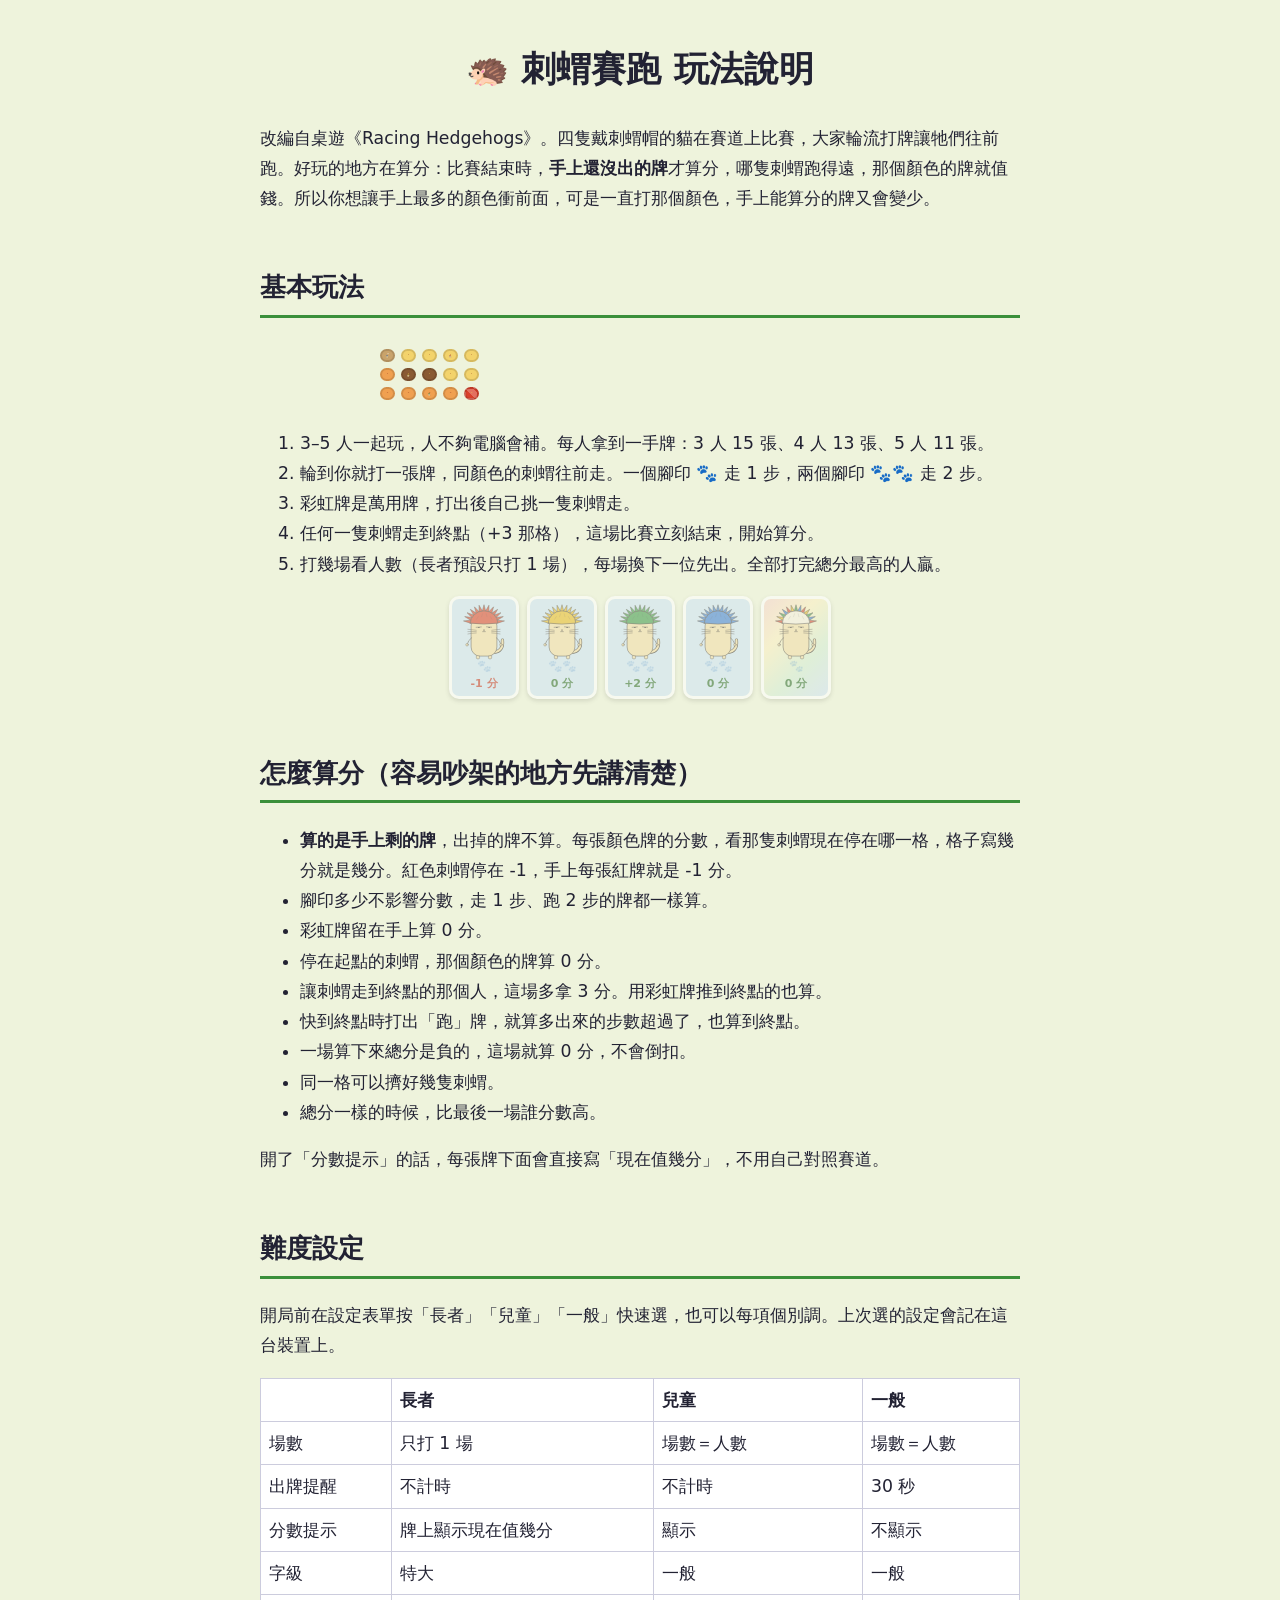
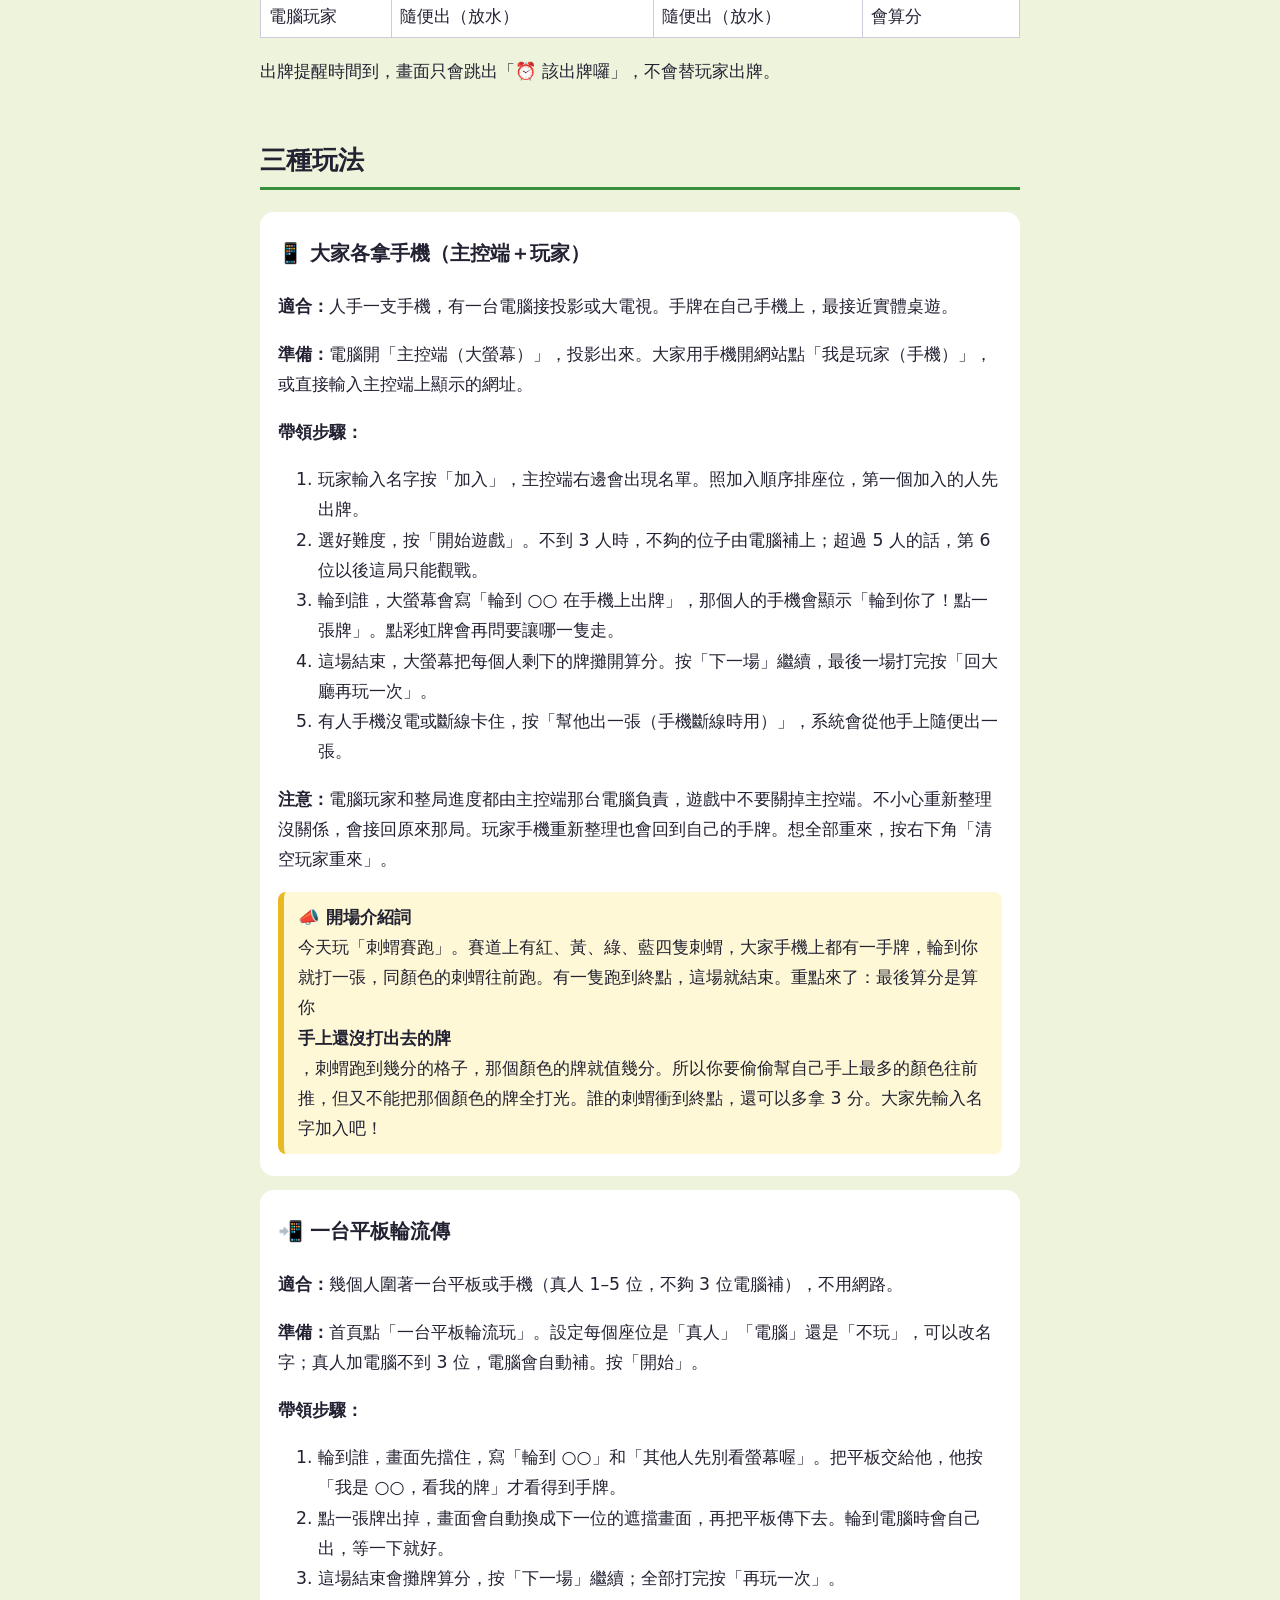
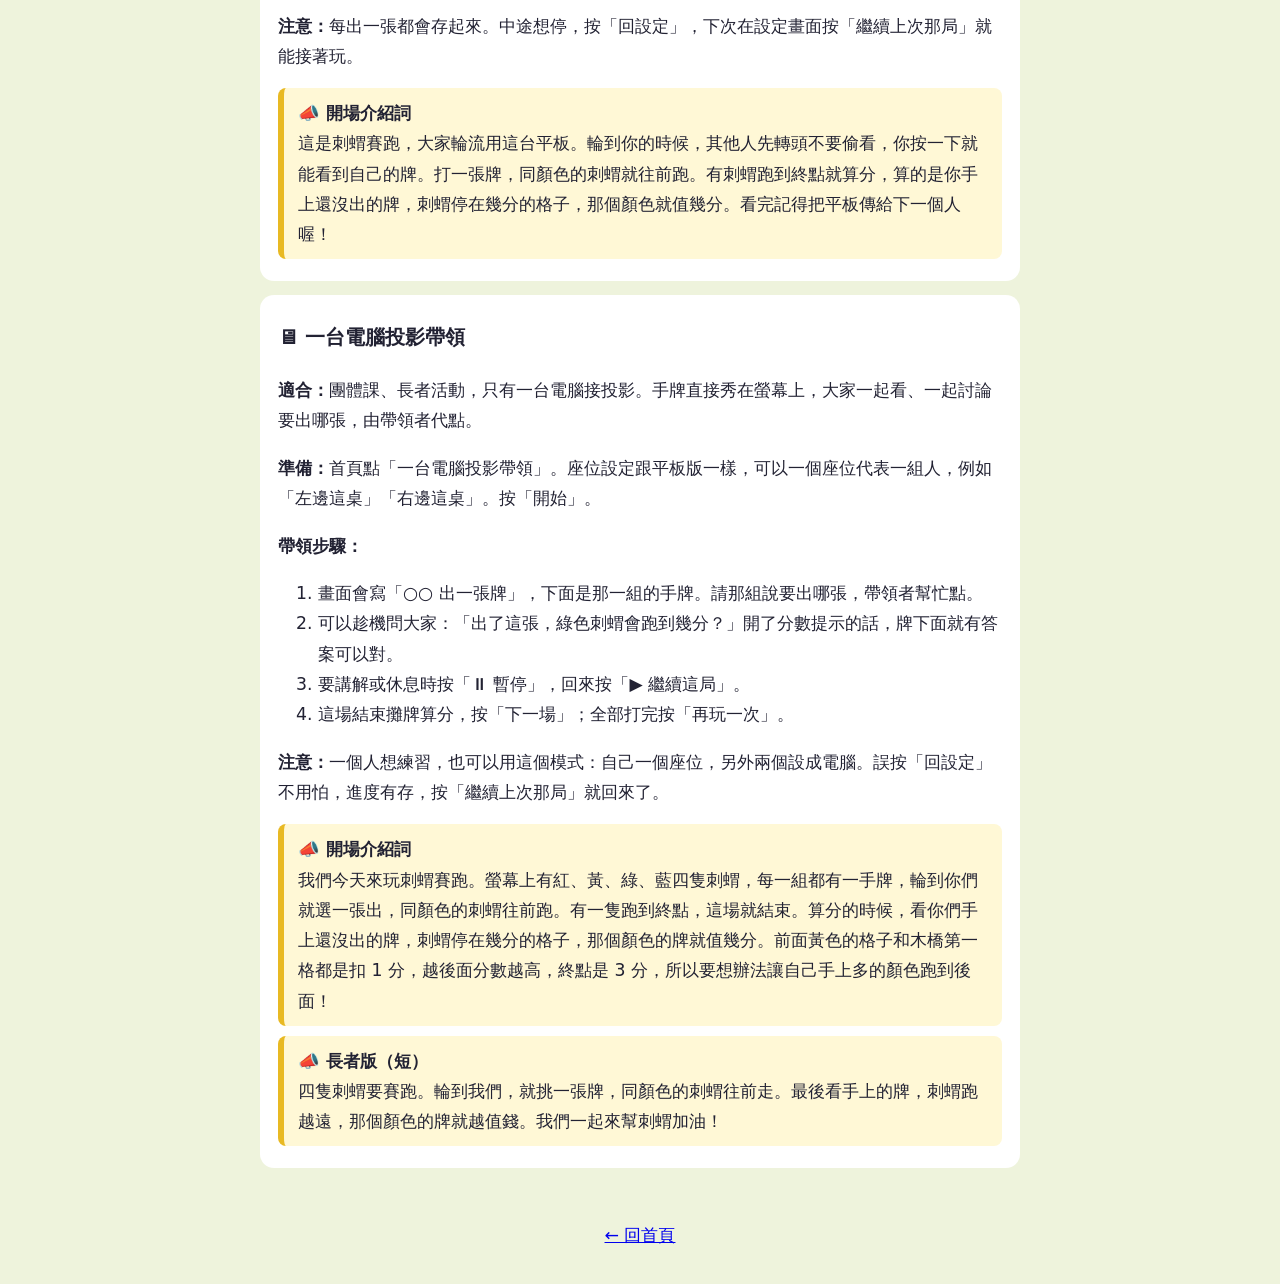
==== guide.html @ 25d1b6b9 "刺蝟賽跑：手機多人、平板輪流、投影帶領三種模式 Co-Authored-By: Claude Opus 5.5 <noreply@anthropic.com>" ====
<!doctype html>
<html lang="zh-Hant">
<head>
<meta charset="utf-8">
<meta name="viewport" content="width=device-width, initial-scale=1">
<title>刺蝟賽跑 玩法說明</title>
<link rel="stylesheet" href="style.css?v=4">
<style>
  body { padding: 16px; }
  main { max-width: 760px; margin: 0 auto; line-height: 1.75; font-size: 1.08rem; }
  h1 { text-align: center; }
  h2 { border-bottom: 3px solid #3a8f3a; padding-bottom: 4px; margin-top: 2em; }
  section.mode { background: #fff; border-radius: 14px; padding: 4px 18px 12px; margin: 14px 0; }
  .say { background: #fff8d6; border-left: 6px solid #e8b923; padding: 10px 14px; border-radius: 8px; margin: 10px 0; }
  .say b { display: block; }
  table { border-collapse: collapse; width: 100%; background: #fff; }
  td, th { border: 1px solid #ccd; padding: 6px 8px; text-align: left; vertical-align: top; }
  .demo { display: flex; gap: 8px; justify-content: center; flex-wrap: wrap; margin: 10px 0; }
  .demo .pcard { width: 70px; }
  .track { width: min(100%, 520px); margin: 10px auto; }
  .back { display: inline-block; margin-top: 2em; }
</style>
</head>
<body>
<main>
<h1>🦔 刺蝟賽跑 玩法說明</h1>
<p>改編自桌遊《Racing Hedgehogs》。四隻戴刺蝟帽的貓在賽道上比賽，大家輪流打牌讓牠們往前跑。好玩的地方在算分：比賽結束時，<b>手上還沒出的牌</b>才算分，哪隻刺蝟跑得遠，那個顏色的牌就值錢。所以你想讓手上最多的顏色衝前面，可是一直打那個顏色，手上能算分的牌又會變少。</p>

<h2>基本玩法</h2>
<div class="track" id="track"></div>
<ol>
  <li>3–5 人一起玩，人不夠電腦會補。每人拿到一手牌：3 人 15 張、4 人 13 張、5 人 11 張。</li>
  <li>輪到你就打一張牌，同顏色的刺蝟往前走。一個腳印 🐾 走 1 步，兩個腳印 🐾🐾 走 2 步。</li>
  <li>彩虹牌是萬用牌，打出後自己挑一隻刺蝟走。</li>
  <li>任何一隻刺蝟走到終點（+3 那格），這場比賽立刻結束，開始算分。</li>
  <li>打幾場看人數（長者預設只打 1 場），每場換下一位先出。全部打完總分最高的人贏。</li>
</ol>
<div class="demo" id="cards"></div>

<h2>怎麼算分（容易吵架的地方先講清楚）</h2>
<ul>
  <li><b>算的是手上剩的牌</b>，出掉的牌不算。每張顏色牌的分數，看那隻刺蝟現在停在哪一格，格子寫幾分就是幾分。紅色刺蝟停在 -1，手上每張紅牌就是 -1 分。</li>
  <li>腳印多少不影響分數，走 1 步、跑 2 步的牌都一樣算。</li>
  <li>彩虹牌留在手上算 0 分。</li>
  <li>停在起點的刺蝟，那個顏色的牌算 0 分。</li>
  <li>讓刺蝟走到終點的那個人，這場多拿 3 分。用彩虹牌推到終點的也算。</li>
  <li>快到終點時打出「跑」牌，就算多出來的步數超過了，也算到終點。</li>
  <li>一場算下來總分是負的，這場就算 0 分，不會倒扣。</li>
  <li>同一格可以擠好幾隻刺蝟。</li>
  <li>總分一樣的時候，比最後一場誰分數高。</li>
</ul>
<p>開了「分數提示」的話，每張牌下面會直接寫「現在值幾分」，不用自己對照賽道。</p>

<h2>難度設定</h2>
<p>開局前在設定表單按「長者」「兒童」「一般」快速選，也可以每項個別調。上次選的設定會記在這台裝置上。</p>
<table>
  <tr><th></th><th>長者</th><th>兒童</th><th>一般</th></tr>
  <tr><td>場數</td><td>只打 1 場</td><td>場數＝人數</td><td>場數＝人數</td></tr>
  <tr><td>出牌提醒</td><td>不計時</td><td>不計時</td><td>30 秒</td></tr>
  <tr><td>分數提示</td><td>牌上顯示現在值幾分</td><td>顯示</td><td>不顯示</td></tr>
  <tr><td>字級</td><td>特大</td><td>一般</td><td>一般</td></tr>
  <tr><td>電腦玩家</td><td>隨便出（放水）</td><td>隨便出（放水）</td><td>會算分</td></tr>
</table>
<p>出牌提醒時間到，畫面只會跳出「⏰ 該出牌囉」，不會替玩家出牌。</p>

<h2>三種玩法</h2>

<section class="mode">
<h3>📱 大家各拿手機（主控端＋玩家）</h3>
<p><b>適合：</b>人手一支手機，有一台電腦接投影或大電視。手牌在自己手機上，最接近實體桌遊。</p>
<p><b>準備：</b>電腦開「主控端（大螢幕）」，投影出來。大家用手機開網站點「我是玩家（手機）」，或直接輸入主控端上顯示的網址。</p>
<p><b>帶領步驟：</b></p>
<ol>
  <li>玩家輸入名字按「加入」，主控端右邊會出現名單。照加入順序排座位，第一個加入的人先出牌。</li>
  <li>選好難度，按「開始遊戲」。不到 3 人時，不夠的位子由電腦補上；超過 5 人的話，第 6 位以後這局只能觀戰。</li>
  <li>輪到誰，大螢幕會寫「輪到 ○○ 在手機上出牌」，那個人的手機會顯示「輪到你了！點一張牌」。點彩虹牌會再問要讓哪一隻走。</li>
  <li>這場結束，大螢幕把每個人剩下的牌攤開算分。按「下一場」繼續，最後一場打完按「回大廳再玩一次」。</li>
  <li>有人手機沒電或斷線卡住，按「幫他出一張（手機斷線時用）」，系統會從他手上隨便出一張。</li>
</ol>
<p><b>注意：</b>電腦玩家和整局進度都由主控端那台電腦負責，遊戲中不要關掉主控端。不小心重新整理沒關係，會接回原來那局。玩家手機重新整理也會回到自己的手牌。想全部重來，按右下角「清空玩家重來」。</p>
<div class="say"><b>📣 開場介紹詞</b>
今天玩「刺蝟賽跑」。賽道上有紅、黃、綠、藍四隻刺蝟，大家手機上都有一手牌，輪到你就打一張，同顏色的刺蝟往前跑。有一隻跑到終點，這場就結束。重點來了：最後算分是算你<b>手上還沒打出去的牌</b>，刺蝟跑到幾分的格子，那個顏色的牌就值幾分。所以你要偷偷幫自己手上最多的顏色往前推，但又不能把那個顏色的牌全打光。誰的刺蝟衝到終點，還可以多拿 3 分。大家先輸入名字加入吧！</div>
</section>

<section class="mode">
<h3>📲 一台平板輪流傳</h3>
<p><b>適合：</b>幾個人圍著一台平板或手機（真人 1–5 位，不夠 3 位電腦補），不用網路。</p>
<p><b>準備：</b>首頁點「一台平板輪流玩」。設定每個座位是「真人」「電腦」還是「不玩」，可以改名字；真人加電腦不到 3 位，電腦會自動補。按「開始」。</p>
<p><b>帶領步驟：</b></p>
<ol>
  <li>輪到誰，畫面先擋住，寫「輪到 ○○」和「其他人先別看螢幕喔」。把平板交給他，他按「我是 ○○，看我的牌」才看得到手牌。</li>
  <li>點一張牌出掉，畫面會自動換成下一位的遮擋畫面，再把平板傳下去。輪到電腦時會自己出，等一下就好。</li>
  <li>這場結束會攤牌算分，按「下一場」繼續；全部打完按「再玩一次」。</li>
</ol>
<p><b>注意：</b>每出一張都會存起來。中途想停，按「回設定」，下次在設定畫面按「繼續上次那局」就能接著玩。</p>
<div class="say"><b>📣 開場介紹詞</b>
這是刺蝟賽跑，大家輪流用這台平板。輪到你的時候，其他人先轉頭不要偷看，你按一下就能看到自己的牌。打一張牌，同顏色的刺蝟就往前跑。有刺蝟跑到終點就算分，算的是你手上還沒出的牌，刺蝟停在幾分的格子，那個顏色就值幾分。看完記得把平板傳給下一個人喔！</div>
</section>

<section class="mode">
<h3>🖥 一台電腦投影帶領</h3>
<p><b>適合：</b>團體課、長者活動，只有一台電腦接投影。手牌直接秀在螢幕上，大家一起看、一起討論要出哪張，由帶領者代點。</p>
<p><b>準備：</b>首頁點「一台電腦投影帶領」。座位設定跟平板版一樣，可以一個座位代表一組人，例如「左邊這桌」「右邊這桌」。按「開始」。</p>
<p><b>帶領步驟：</b></p>
<ol>
  <li>畫面會寫「○○ 出一張牌」，下面是那一組的手牌。請那組說要出哪張，帶領者幫忙點。</li>
  <li>可以趁機問大家：「出了這張，綠色刺蝟會跑到幾分？」開了分數提示的話，牌下面就有答案可以對。</li>
  <li>要講解或休息時按「⏸ 暫停」，回來按「▶ 繼續這局」。</li>
  <li>這場結束攤牌算分，按「下一場」；全部打完按「再玩一次」。</li>
</ol>
<p><b>注意：</b>一個人想練習，也可以用這個模式：自己一個座位，另外兩個設成電腦。誤按「回設定」不用怕，進度有存，按「繼續上次那局」就回來了。</p>
<div class="say"><b>📣 開場介紹詞</b>
我們今天來玩刺蝟賽跑。螢幕上有紅、黃、綠、藍四隻刺蝟，每一組都有一手牌，輪到你們就選一張出，同顏色的刺蝟往前跑。有一隻跑到終點，這場就結束。算分的時候，看你們手上還沒出的牌，刺蝟停在幾分的格子，那個顏色的牌就值幾分。前面黃色的格子和木橋第一格都是扣 1 分，越後面分數越高，終點是 3 分，所以要想辦法讓自己手上多的顏色跑到後面！</div>
<div class="say"><b>📣 長者版（短）</b>
四隻刺蝟要賽跑。輪到我們，就挑一張牌，同顏色的刺蝟往前走。最後看手上的牌，刺蝟跑越遠，那個顏色的牌就越值錢。我們一起來幫刺蝟加油！</div>
</section>

<p class="center"><a class="back" href="index.html">← 回首頁</a></p>
</main>
<script src="game.js?v=3"></script>
<script>
document.getElementById('track').innerHTML = trackHTML([3, 8, 12, 0]);
// 範例牌：分數提示照上面那條賽道算
document.getElementById('cards').innerHTML = [0, 17, 28, 39, 44].map((id) => cardHTML(id, { pos: [3, 8, 12, 0], disabled: true })).join('');
</script>
</body>
</html>
---- style.css ----
* { box-sizing: border-box; }
body { margin: 0; font-family: system-ui, "PingFang TC", sans-serif; background: #eef3dc; color: #223; -webkit-tap-highlight-color: transparent; }
button { font: inherit; cursor: pointer; }
.btn { border: 0; border-radius: 12px; padding: 12px 22px; font-size: 1.1rem; font-weight: 700; background: #3a8f3a; color: #fff; }
.btn.alt { background: #8a3fa0; }
.btn.gray { background: #777; }
.btn:disabled { opacity: .4; }
.hidden { display: none !important; }
.center { text-align: center; }
.row { display: flex; gap: 12px; flex-wrap: wrap; justify-content: center; align-items: center; }

/* 賽道：3 列 S 形，格子顏色照實體棋盤（黃色扣分、木橋、橘色加分、紅色終點） */
.track { display: grid; grid-template-columns: repeat(5, minmax(0, 1fr)); gap: 6px; width: min(100%, 80vh); margin: 0 auto; }
.cell { container-type: inline-size; overflow: hidden; min-width: 0; aspect-ratio: 1.15; border-radius: 12px; position: relative; display: flex; flex-direction: column; align-items: center; padding: 3px; border: 2px solid rgba(0, 0, 0, .12); }
.cell b { font-size: 22cqi; font-weight: 900; line-height: 1.1; color: #8a2a1a; }
.cell.start { background: #c9a36b; } .cell.start b { font-size: 16cqi; color: #fff; }
.cell.neg { background: #f3d36b; }
.cell.bridge { background: #8a5a33; } .cell.bridge b { color: #ffd84a; }
.cell.pos { background: #f0a050; }
.cell.finish { background: #d9402b; background-image: repeating-linear-gradient(45deg, transparent 0 6px, rgba(255, 255, 255, .25) 6px 12px); } .cell.finish b { color: #ffd84a; }
.hogs { flex: 1; width: 100%; display: flex; flex-wrap: nowrap; justify-content: center; align-content: center; }
.hog { width: 45%; display: flex; }
.n3 .hog, .n4 .hog { width: 25%; }   /* 擠在同一格：排一列，不然高度塞不下 */
.hog svg { width: 100%; height: auto; }
.hog.moved { animation: hop .5s ease-out 2; }
@keyframes hop { 50% { transform: translateY(-25%); } }

/* 手牌：貓＋腳印；hint 時下面標分數 */
.hand { display: flex; flex-wrap: wrap; gap: 6px; justify-content: center; }
.pcard { container-type: inline-size; width: 64px; aspect-ratio: .68; border-radius: 10px; border: 3px solid #fff; background: #cfe4f7; box-shadow: 0 2px 4px rgba(0, 0, 0, .2); display: flex; flex-direction: column; align-items: center; padding: 3px; }
.pcard svg { width: 100%; flex: 1; min-height: 0; }
.pcard .steps { font-size: 20cqi; line-height: 1.2; }
.pcard em { font-style: normal; font-weight: 800; font-size: 19cqi; color: #2c6b2c; }
.pcard em.minus { color: #c0392b; }
.pcard.rainbow { background: linear-gradient(135deg, #f7d2cc, #fbefc2, #d3ecd5, #cfe0f7); }
.pcard:disabled { cursor: default; opacity: .55; }
.pcard.picked { border-color: #222; transform: translateY(-8px); }
.big-ui .pcard { width: 92px; }
body.big-ui { font-size: 1.3rem; }

/* 彩虹牌選顏色 */
.colorpick { display: flex; gap: 10px; justify-content: center; flex-wrap: wrap; }
.colorpick button { width: 84px; height: 96px; border-radius: 14px; border: 3px solid #fff; padding: 4px; display: flex; flex-direction: column; align-items: center; font-weight: 800; color: #fff; }
.colorpick svg { flex: 1; width: 100%; min-height: 0; }

.scores { border-collapse: collapse; margin: 0 auto; }
.scores td, .scores th { padding: 6px 10px; border-bottom: 1px solid #ccd; text-align: center; }
.scores tr.now { background: #fff6c9; font-weight: 800; }
.timer { font-variant-numeric: tabular-nums; font-weight: 800; color: #c0392b; }

/* 難度設定表單 */
.settings { display: flex; flex-direction: column; gap: 10px; align-items: center; background: #fff; padding: 14px; border-radius: 14px; }
.settings .row { display: flex; gap: 10px; flex-wrap: wrap; justify-content: center; align-items: center; }
.settings select { font-size: 1rem; padding: 8px; border-radius: 10px; }
.settings .btn { padding: 8px 16px; font-size: 1rem; }
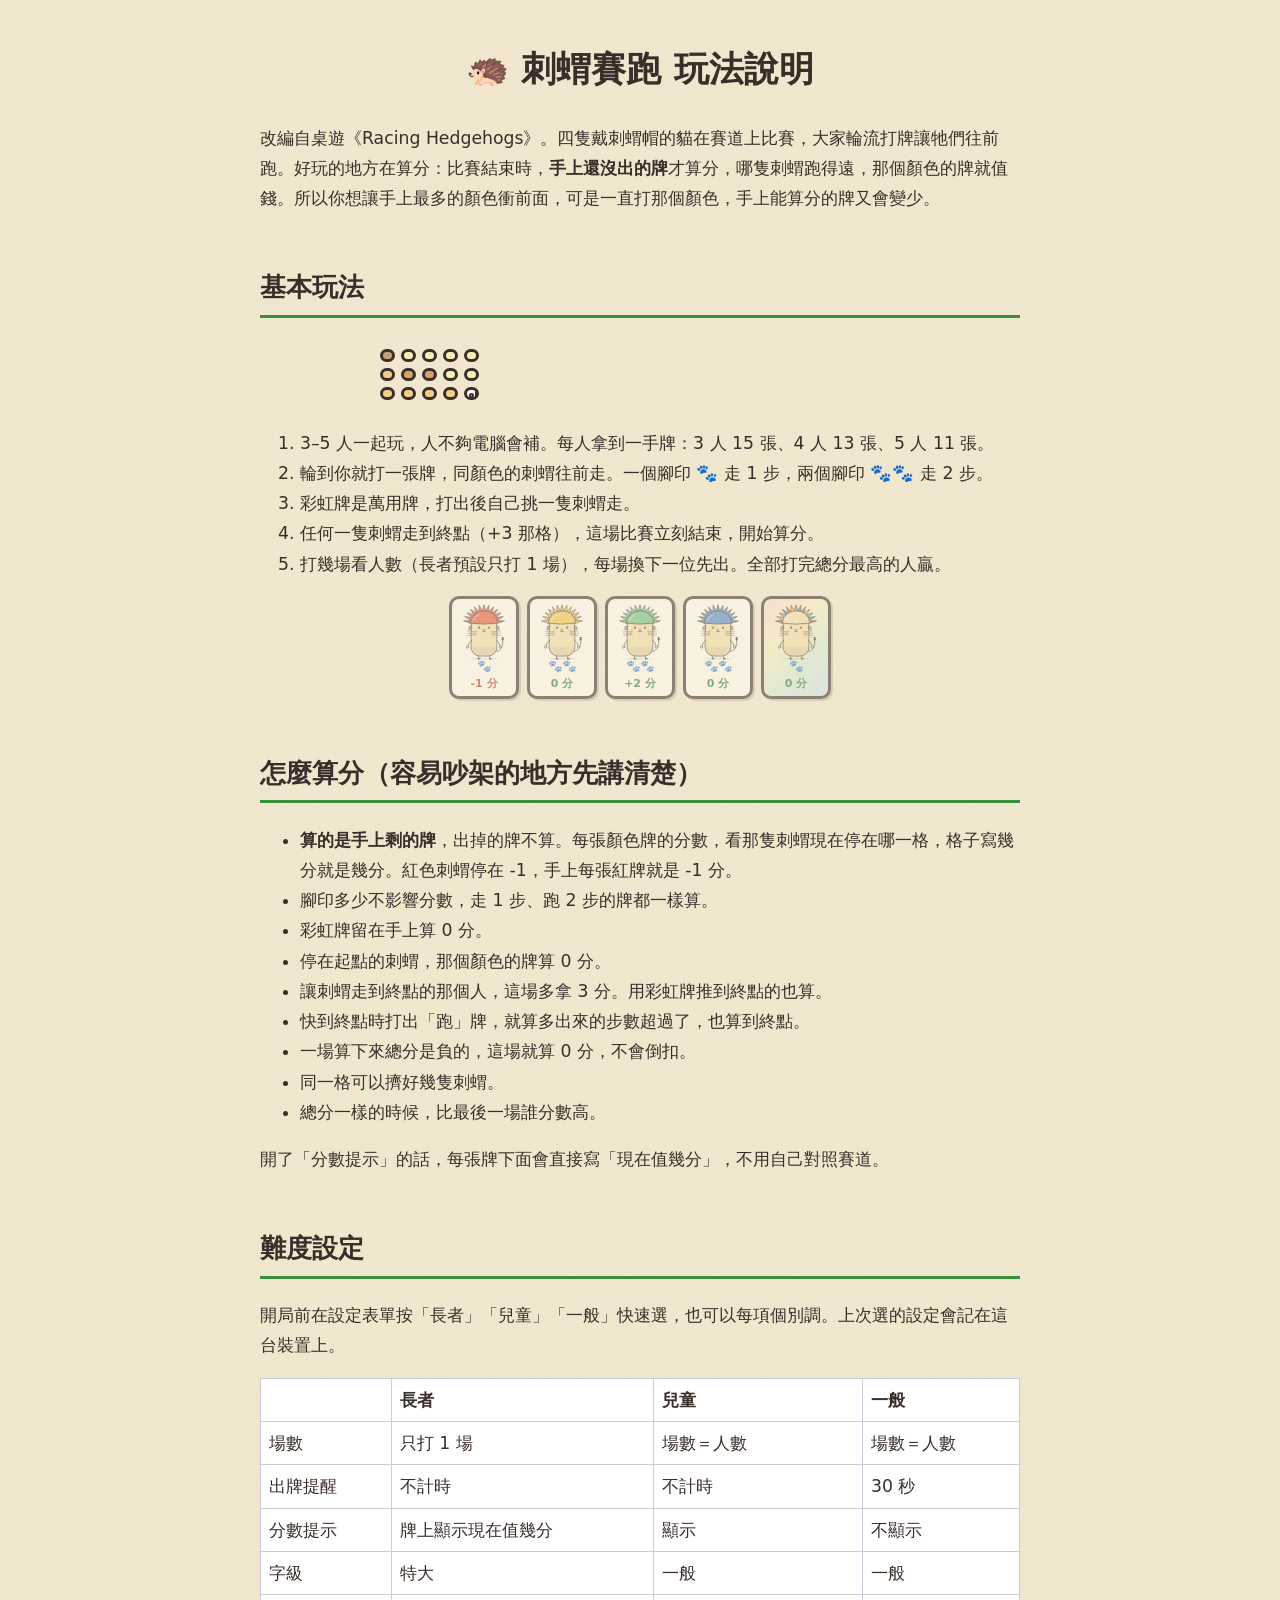
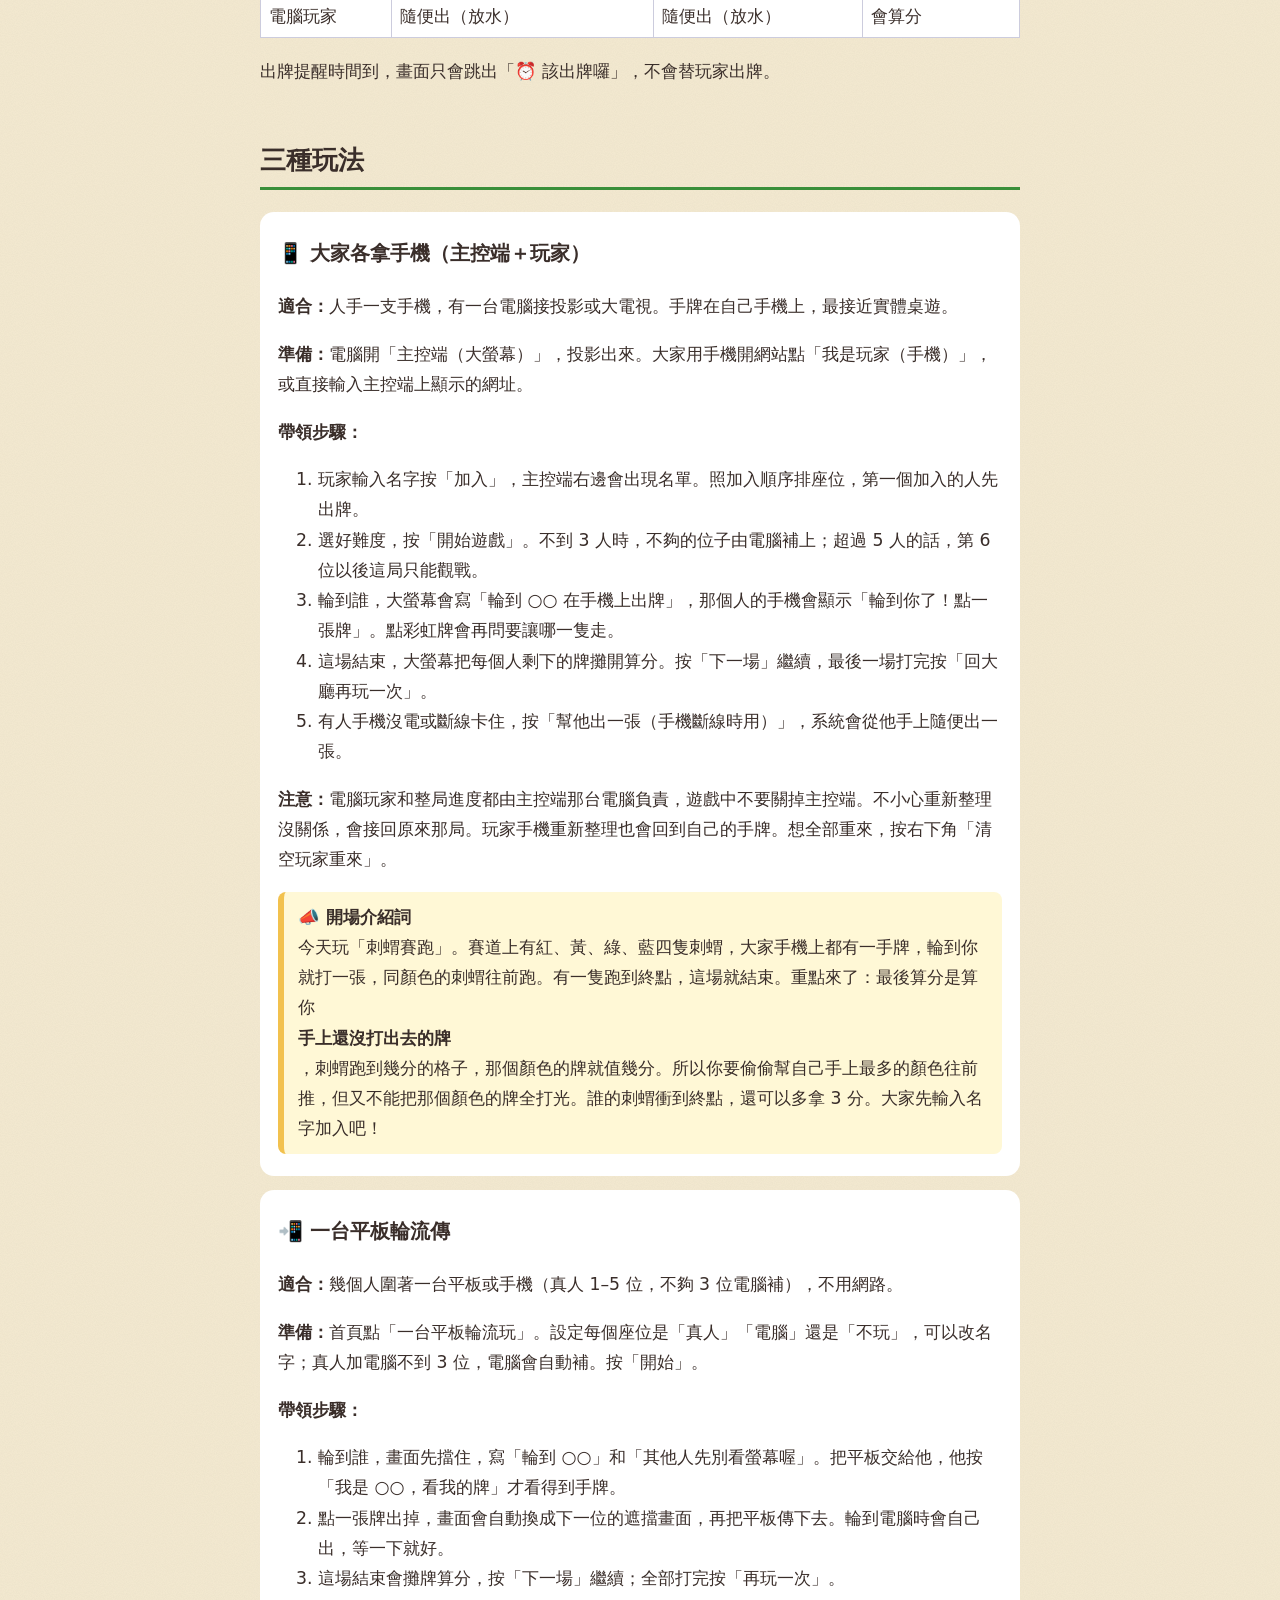
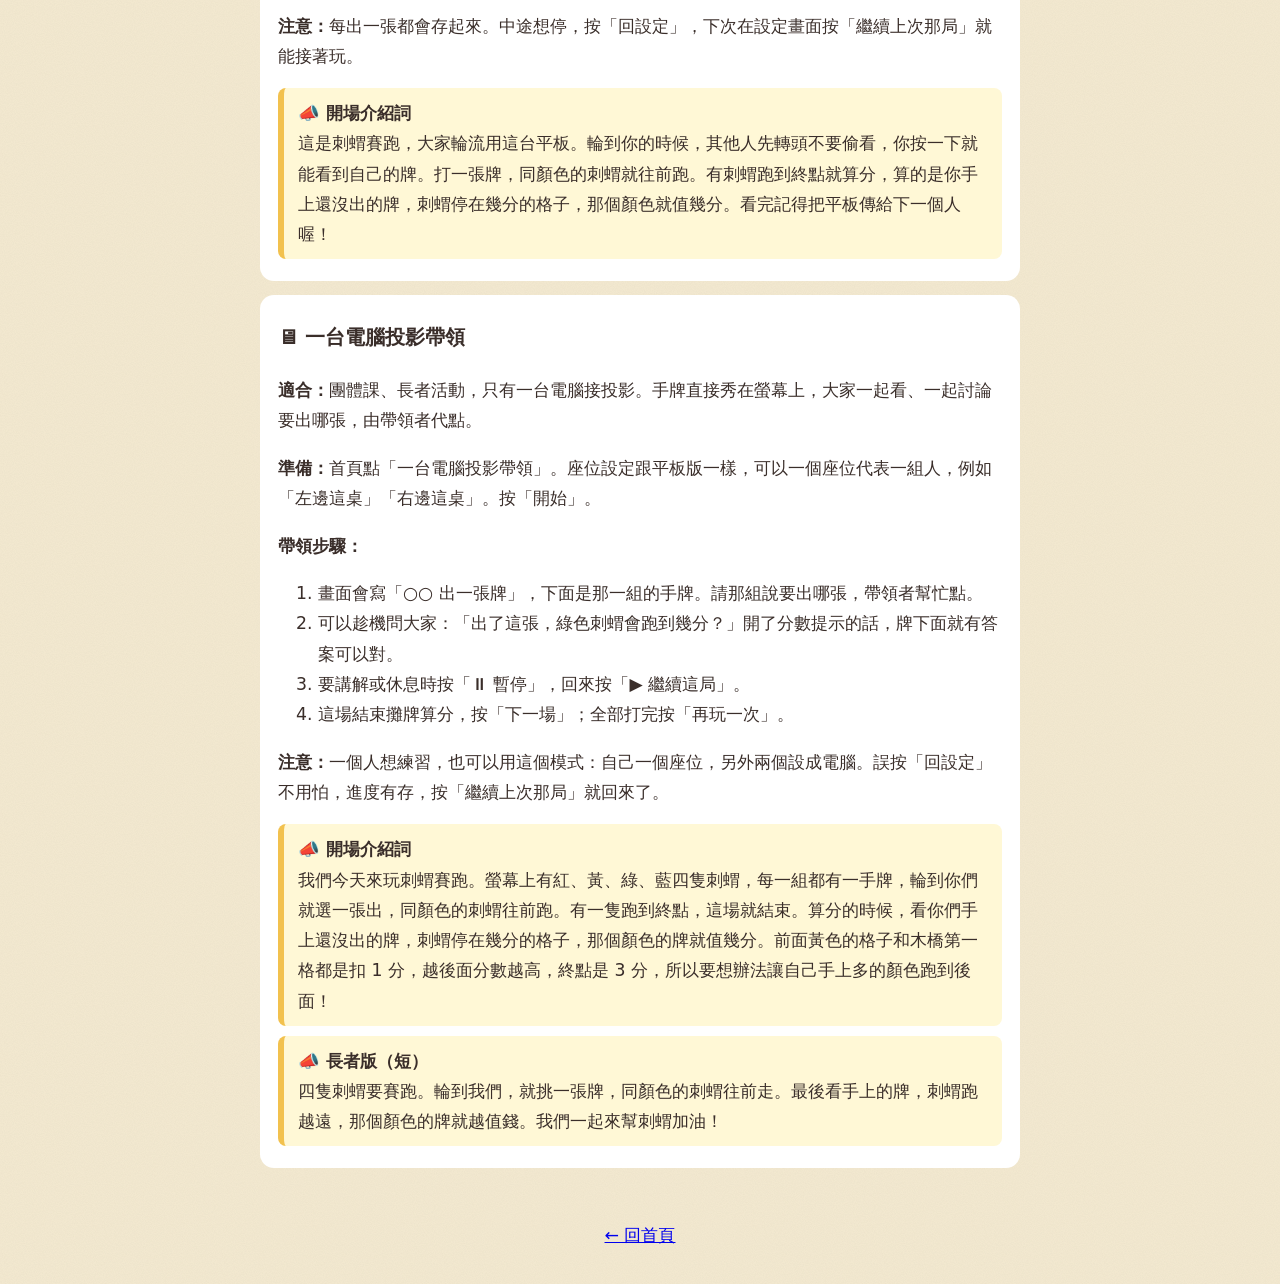
==== commit 02d85f80: "art: 刺蝟貓與介面改成方塊動畫畫風 - catSVG／hogHat 重畫：墨線 #3A2E2A、豆豆眼、腮紅、左上高光、火柴腿 - 玩家色換影片色票：紅 #E5533D、黃 #F2C14E、綠 #" ====
--- a/guide.html
+++ b/guide.html
@@ -11,7 +11,7 @@
   h1 { text-align: center; }
   h2 { border-bottom: 3px solid #3a8f3a; padding-bottom: 4px; margin-top: 2em; }
   section.mode { background: #fff; border-radius: 14px; padding: 4px 18px 12px; margin: 14px 0; }
-  .say { background: #fff8d6; border-left: 6px solid #e8b923; padding: 10px 14px; border-radius: 8px; margin: 10px 0; }
+  .say { background: #fff8d6; border-left: 6px solid #F2C14E; padding: 10px 14px; border-radius: 8px; margin: 10px 0; }
   .say b { display: block; }
   table { border-collapse: collapse; width: 100%; background: #fff; }
   td, th { border: 1px solid #ccd; padding: 6px 8px; text-align: left; vertical-align: top; }
--- a/style.css
+++ b/style.css
@@ -1,55 +1,67 @@
+/* 方塊生物風：奶油紙底、墨色 #3A2E2A 粗線、平塗色票（跟動畫短片同一套） */
+:root { --ink: #3A2E2A; --paper: #FFFBF1; --cream: #F2E8CF; }
 * { box-sizing: border-box; }
-body { margin: 0; font-family: system-ui, "PingFang TC", sans-serif; background: #eef3dc; color: #223; -webkit-tap-highlight-color: transparent; }
+body { margin: 0; font-family: system-ui, "PingFang TC", sans-serif; color: var(--ink); -webkit-tap-highlight-color: transparent;
+  background-color: var(--cream);
+  background-image: url("data:image/svg+xml,%3Csvg xmlns='http://www.w3.org/2000/svg' width='220' height='220'%3E%3Cfilter id='g'%3E%3CfeTurbulence type='fractalNoise' baseFrequency='.9' numOctaves='2' seed='7'/%3E%3CfeColorMatrix values='0 0 0 0 .23 0 0 0 0 .18 0 0 0 0 .16 .9 0 0 0 -.3'/%3E%3C/filter%3E%3Crect width='220' height='220' filter='url(%23g)' opacity='.09'/%3E%3C/svg%3E"); }
 button { font: inherit; cursor: pointer; }
-.btn { border: 0; border-radius: 12px; padding: 12px 22px; font-size: 1.1rem; font-weight: 700; background: #3a8f3a; color: #fff; }
-.btn.alt { background: #8a3fa0; }
-.btn.gray { background: #777; }
+.btn { border: 3px solid var(--ink); border-radius: 14px; padding: 10px 22px; font-size: 1.1rem; font-weight: 800; background: #6CBF84; color: var(--ink); box-shadow: 0 3px 0 var(--ink); }
+.btn:active { transform: translateY(2px); box-shadow: 0 1px 0 var(--ink); }
+.btn.alt { background: #9B7BD0; }
+.btn.teal { background: #3E7F79; color: #fff; }
+.btn.gray { background: #DCE1E3; }
 .btn:disabled { opacity: .4; }
 .hidden { display: none !important; }
 .center { text-align: center; }
 .row { display: flex; gap: 12px; flex-wrap: wrap; justify-content: center; align-items: center; }
+.paper { background: var(--paper); border: 3px solid var(--ink); border-radius: 16px; box-shadow: 4px 4px 0 rgba(58, 46, 42, .18); }
 
-/* 賽道：3 列 S 形，格子顏色照實體棋盤（黃色扣分、木橋、橘色加分、紅色終點） */
+/* 賽道：3 列 S 形。格子顏色：起點木色、扣分淡黃、木橋、加分金色淺調、終點墨/奶油格紋（避開四隻刺蝟的顏色） */
 .track { display: grid; grid-template-columns: repeat(5, minmax(0, 1fr)); gap: 6px; width: min(100%, 80vh); margin: 0 auto; }
-.cell { container-type: inline-size; overflow: hidden; min-width: 0; aspect-ratio: 1.15; border-radius: 12px; position: relative; display: flex; flex-direction: column; align-items: center; padding: 3px; border: 2px solid rgba(0, 0, 0, .12); }
-.cell b { font-size: 22cqi; font-weight: 900; line-height: 1.1; color: #8a2a1a; }
-.cell.start { background: #c9a36b; } .cell.start b { font-size: 16cqi; color: #fff; }
-.cell.neg { background: #f3d36b; }
-.cell.bridge { background: #8a5a33; } .cell.bridge b { color: #ffd84a; }
-.cell.pos { background: #f0a050; }
-.cell.finish { background: #d9402b; background-image: repeating-linear-gradient(45deg, transparent 0 6px, rgba(255, 255, 255, .25) 6px 12px); } .cell.finish b { color: #ffd84a; }
-.hogs { flex: 1; width: 100%; display: flex; flex-wrap: nowrap; justify-content: center; align-content: center; }
+.cell { container-type: inline-size; overflow: hidden; min-width: 0; aspect-ratio: 1.15; border-radius: 14px; position: relative; display: flex; flex-direction: column; align-items: center; padding: 3px; border: 3px solid var(--ink); }
+.cell b { font-size: 22cqi; font-weight: 900; line-height: 1.1; color: var(--ink); }
+.cell.start { background: #C9A274; } .cell.start b { font-size: 16cqi; }
+.cell.neg { background: #FBEFB8; }
+.cell.bridge { background: #D9A35E; background-image: repeating-linear-gradient(90deg, transparent 0 14%, rgba(58, 46, 42, .22) 14% 16%); }
+.cell.pos { background: #F4CF8A; }
+.cell.finish { background: #FFFBF1; background-image: repeating-conic-gradient(var(--ink) 0 25%, #FFFBF1 0 50%); background-size: 16px 16px; }
+.cell.finish b { background: var(--paper); border: 2px solid var(--ink); border-radius: 8px; padding: 0 .25em; position: relative; z-index: 1; }
+.hogs { flex: 1; width: 100%; display: flex; flex-wrap: nowrap; justify-content: center; align-content: center; position: relative; z-index: 1; }
 .hog { width: 45%; display: flex; }
 .n3 .hog, .n4 .hog { width: 25%; }   /* 擠在同一格：排一列，不然高度塞不下 */
-.hog svg { width: 100%; height: auto; }
+.hog svg { width: 100%; height: auto; overflow: visible; }
 .hog.moved { animation: hop .5s ease-out 2; }
 @keyframes hop { 50% { transform: translateY(-25%); } }
 
 /* 手牌：貓＋腳印；hint 時下面標分數 */
 .hand { display: flex; flex-wrap: wrap; gap: 6px; justify-content: center; }
-.pcard { container-type: inline-size; width: 64px; aspect-ratio: .68; border-radius: 10px; border: 3px solid #fff; background: #cfe4f7; box-shadow: 0 2px 4px rgba(0, 0, 0, .2); display: flex; flex-direction: column; align-items: center; padding: 3px; }
-.pcard svg { width: 100%; flex: 1; min-height: 0; }
+.pcard { container-type: inline-size; width: 64px; aspect-ratio: .68; border-radius: 10px; border: 3px solid var(--ink); background: var(--paper); color: var(--ink); box-shadow: 2px 2px 0 rgba(58, 46, 42, .25); display: flex; flex-direction: column; align-items: center; padding: 3px; }
+.pcard svg { width: 100%; flex: 1; min-height: 0; overflow: visible; }
 .pcard .steps { font-size: 20cqi; line-height: 1.2; }
-.pcard em { font-style: normal; font-weight: 800; font-size: 19cqi; color: #2c6b2c; }
-.pcard em.minus { color: #c0392b; }
-.pcard.rainbow { background: linear-gradient(135deg, #f7d2cc, #fbefc2, #d3ecd5, #cfe0f7); }
+.pcard em { font-style: normal; font-weight: 800; font-size: 19cqi; color: #2f7a4a; }
+.pcard em.minus { color: #B83A2B; }
+.pcard.rainbow { background: linear-gradient(135deg, #F9D9D2, #FBEFC2, #D3ECD5, #D2E1F5); }
 .pcard:disabled { cursor: default; opacity: .55; }
-.pcard.picked { border-color: #222; transform: translateY(-8px); }
+.pcard.picked { background: #DDEFEC; transform: translateY(-8px); box-shadow: 0 5px 0 var(--ink); }
 .big-ui .pcard { width: 92px; }
 body.big-ui { font-size: 1.3rem; }
 
 /* 彩虹牌選顏色 */
 .colorpick { display: flex; gap: 10px; justify-content: center; flex-wrap: wrap; }
-.colorpick button { width: 84px; height: 96px; border-radius: 14px; border: 3px solid #fff; padding: 4px; display: flex; flex-direction: column; align-items: center; font-weight: 800; color: #fff; }
-.colorpick svg { flex: 1; width: 100%; min-height: 0; }
+.colorpick button { width: 84px; height: 96px; border-radius: 14px; border: 3px solid var(--ink); padding: 4px; display: flex; flex-direction: column; align-items: center; font-weight: 800; color: var(--ink); box-shadow: 2px 2px 0 rgba(58, 46, 42, .25); }
+.colorpick svg { flex: 1; width: 100%; min-height: 0; overflow: visible; }
 
 .scores { border-collapse: collapse; margin: 0 auto; }
-.scores td, .scores th { padding: 6px 10px; border-bottom: 1px solid #ccd; text-align: center; }
-.scores tr.now { background: #fff6c9; font-weight: 800; }
-.timer { font-variant-numeric: tabular-nums; font-weight: 800; color: #c0392b; }
+.scores td, .scores th { padding: 6px 10px; border-bottom: 2px solid rgba(58, 46, 42, .2); text-align: center; }
+.scores tr.now { background: #FBEFB8; font-weight: 800; }
+.timer { font-variant-numeric: tabular-nums; font-weight: 800; color: #B83A2B; }
 
 /* 難度設定表單 */
-.settings { display: flex; flex-direction: column; gap: 10px; align-items: center; background: #fff; padding: 14px; border-radius: 14px; }
+.settings { display: flex; flex-direction: column; gap: 10px; align-items: center; background: var(--paper); border: 3px solid var(--ink); box-shadow: 4px 4px 0 rgba(58, 46, 42, .18); padding: 14px; border-radius: 16px; }
 .settings .row { display: flex; gap: 10px; flex-wrap: wrap; justify-content: center; align-items: center; }
-.settings select { font-size: 1rem; padding: 8px; border-radius: 10px; }
-.settings .btn { padding: 8px 16px; font-size: 1rem; }
+.settings select { font-size: 1rem; padding: 8px; border-radius: 10px; border: 2px solid var(--ink); background: #fff; color: var(--ink); }
+.settings .btn { padding: 6px 16px; font-size: 1rem; }
+
+.logo { display: inline-block; width: .85em; height: 1.15em; vertical-align: -.2em; margin-right: .25em; }
+.logo svg { width: 100%; height: 100%; }
+.panel .settings { border: 0; box-shadow: none; padding: 0; background: transparent; }
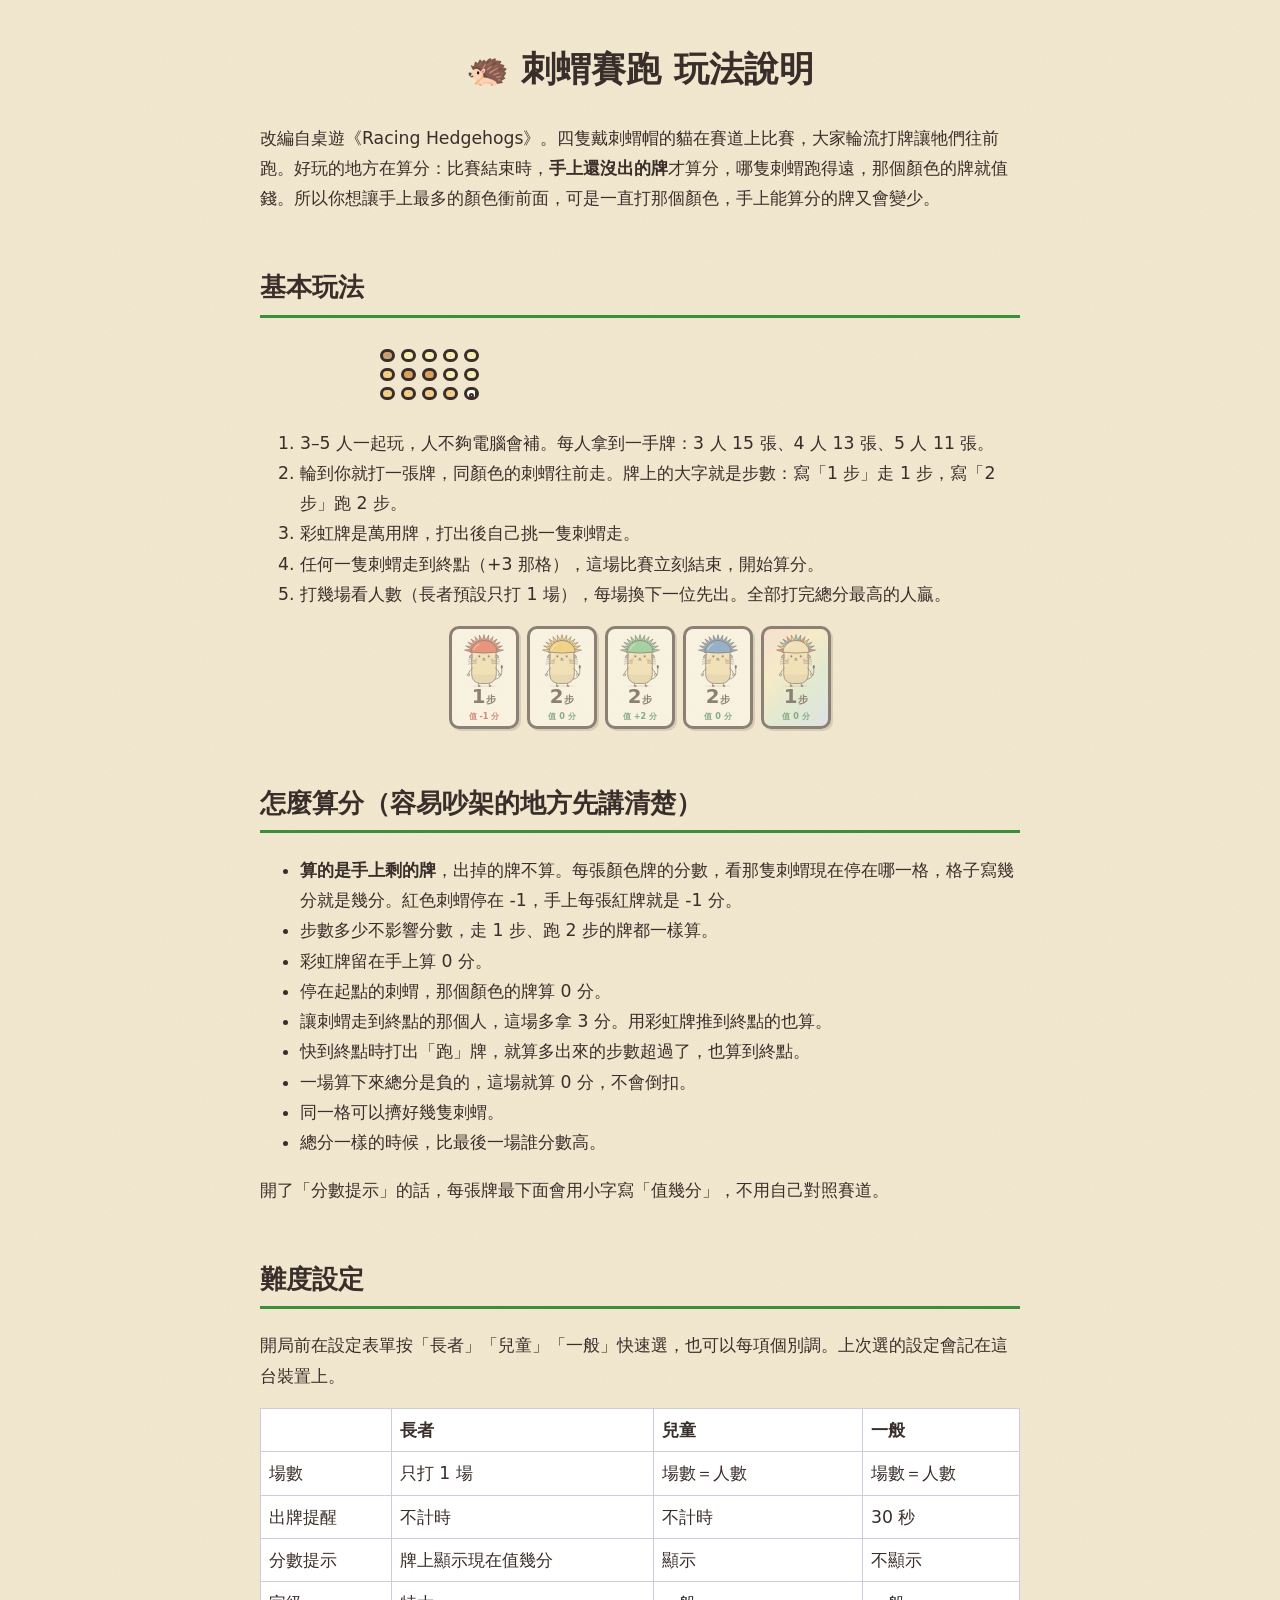
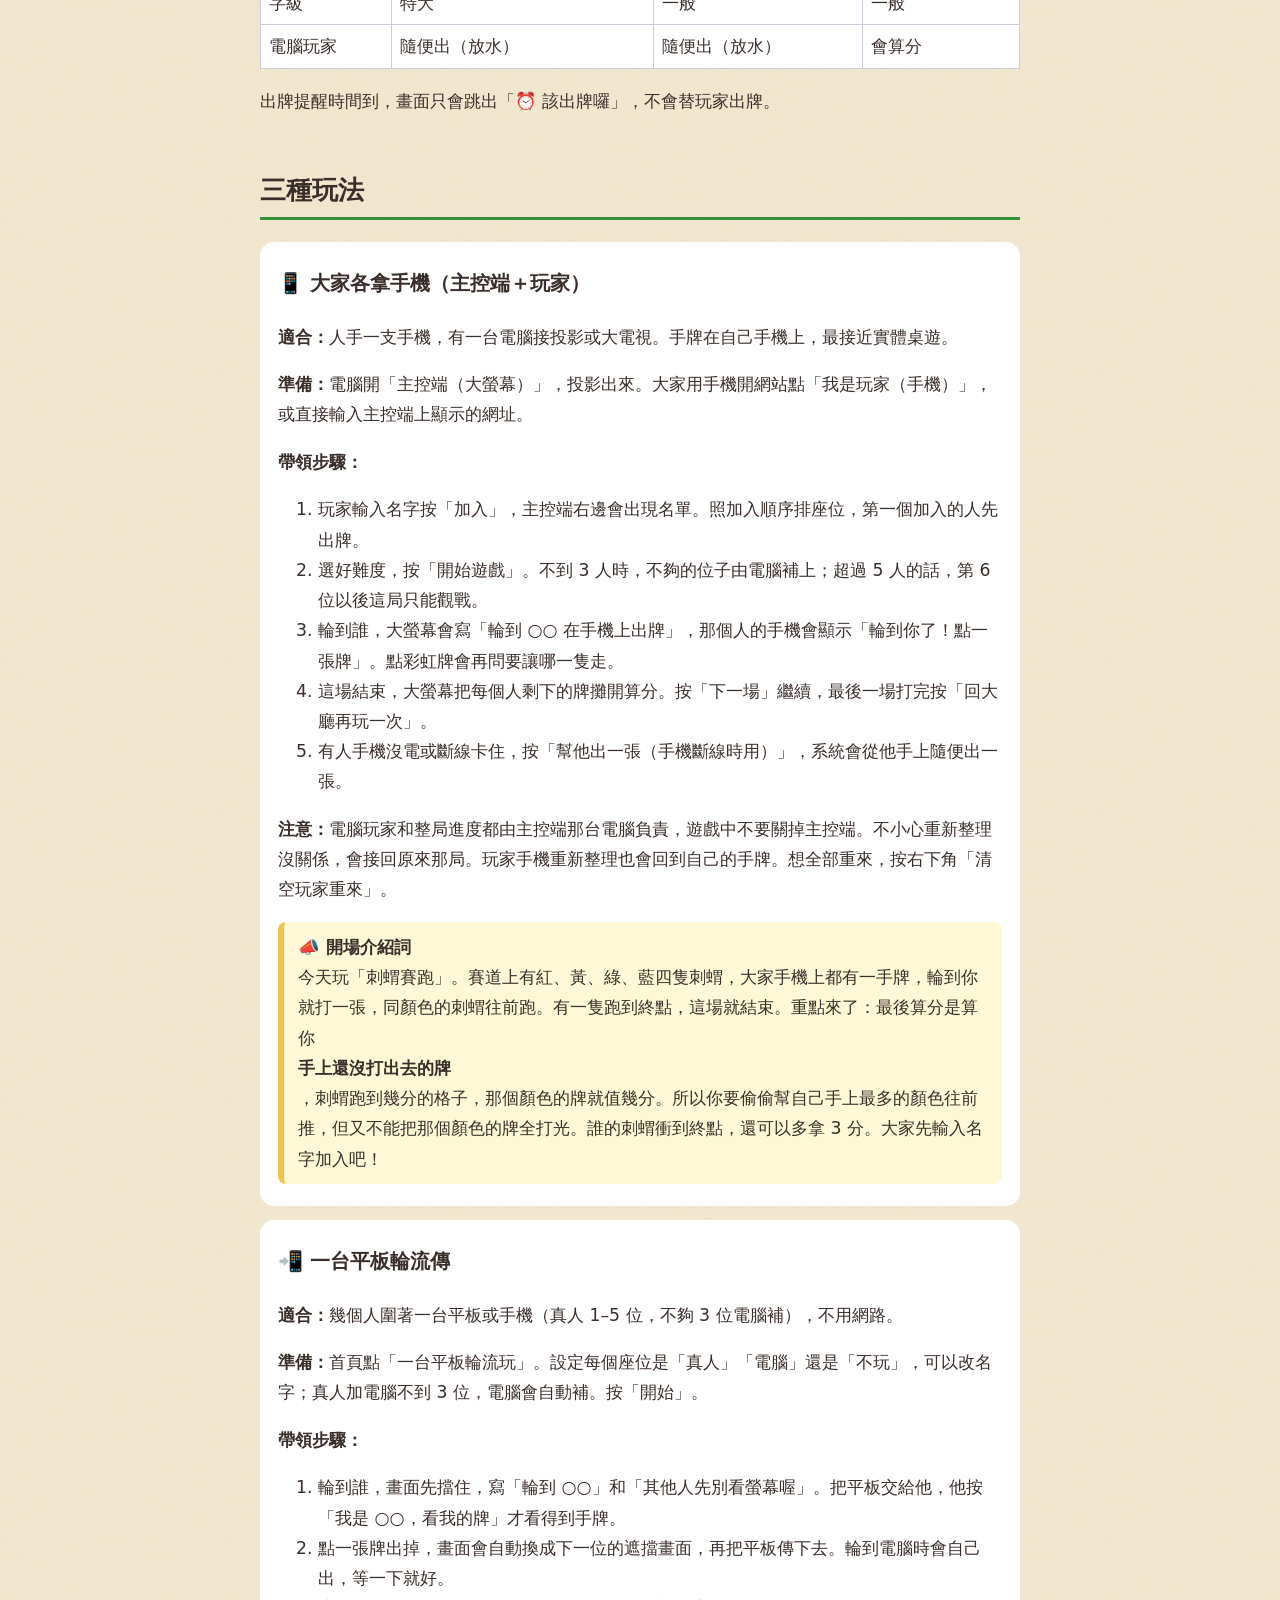
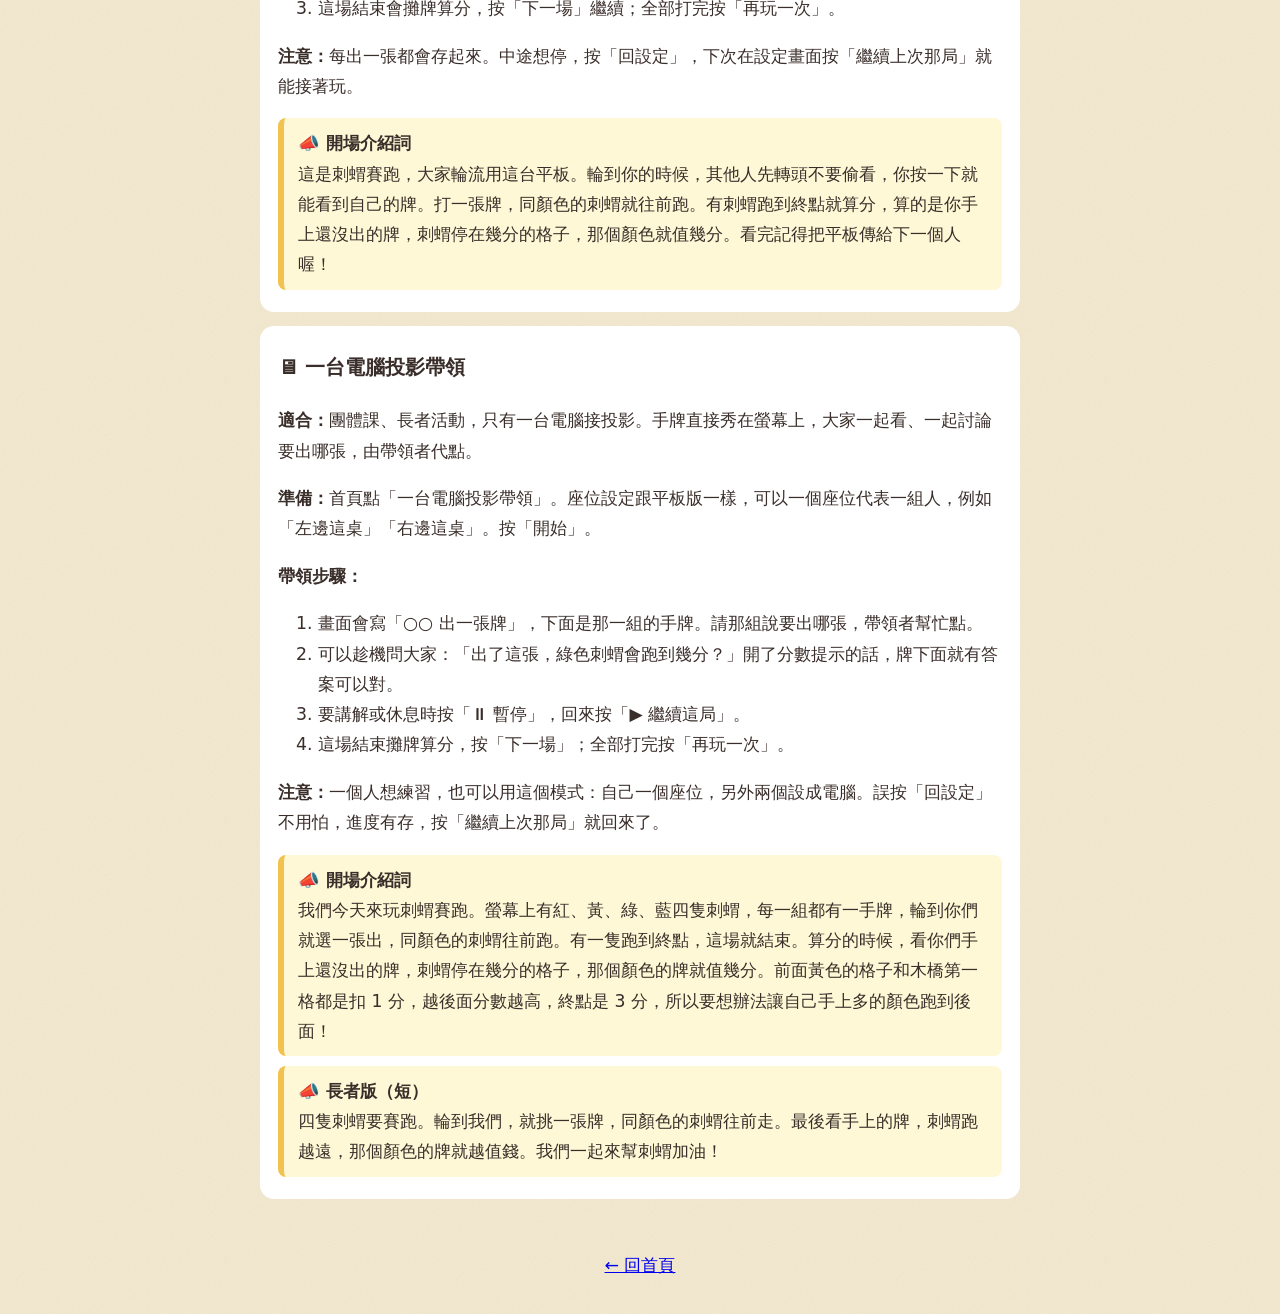
==== commit a46c06a6: "cards: 牌面改大字「1 步／2 步」，分數提示縮小 - 腳印 🐾 換成大字步數，避免跟「值幾分」搞混 - 分數提示改成「值 X 分」小字放最下面 - 玩法說明同步改寫；test.js 加一條檢查" ====
--- a/guide.html
+++ b/guide.html
@@ -30,7 +30,7 @@
 <div class="track" id="track"></div>
 <ol>
   <li>3–5 人一起玩，人不夠電腦會補。每人拿到一手牌：3 人 15 張、4 人 13 張、5 人 11 張。</li>
-  <li>輪到你就打一張牌，同顏色的刺蝟往前走。一個腳印 🐾 走 1 步，兩個腳印 🐾🐾 走 2 步。</li>
+  <li>輪到你就打一張牌，同顏色的刺蝟往前走。牌上的大字就是步數：寫「1 步」走 1 步，寫「2 步」跑 2 步。</li>
   <li>彩虹牌是萬用牌，打出後自己挑一隻刺蝟走。</li>
   <li>任何一隻刺蝟走到終點（+3 那格），這場比賽立刻結束，開始算分。</li>
   <li>打幾場看人數（長者預設只打 1 場），每場換下一位先出。全部打完總分最高的人贏。</li>
@@ -40,7 +40,7 @@
 <h2>怎麼算分（容易吵架的地方先講清楚）</h2>
 <ul>
   <li><b>算的是手上剩的牌</b>，出掉的牌不算。每張顏色牌的分數，看那隻刺蝟現在停在哪一格，格子寫幾分就是幾分。紅色刺蝟停在 -1，手上每張紅牌就是 -1 分。</li>
-  <li>腳印多少不影響分數，走 1 步、跑 2 步的牌都一樣算。</li>
+  <li>步數多少不影響分數，走 1 步、跑 2 步的牌都一樣算。</li>
   <li>彩虹牌留在手上算 0 分。</li>
   <li>停在起點的刺蝟，那個顏色的牌算 0 分。</li>
   <li>讓刺蝟走到終點的那個人，這場多拿 3 分。用彩虹牌推到終點的也算。</li>
@@ -49,7 +49,7 @@
   <li>同一格可以擠好幾隻刺蝟。</li>
   <li>總分一樣的時候，比最後一場誰分數高。</li>
 </ul>
-<p>開了「分數提示」的話，每張牌下面會直接寫「現在值幾分」，不用自己對照賽道。</p>
+<p>開了「分數提示」的話，每張牌最下面會用小字寫「值幾分」，不用自己對照賽道。</p>
 
 <h2>難度設定</h2>
 <p>開局前在設定表單按「長者」「兒童」「一般」快速選，也可以每項個別調。上次選的設定會記在這台裝置上。</p>
--- a/style.css
+++ b/style.css
@@ -37,8 +37,9 @@
 .hand { display: flex; flex-wrap: wrap; gap: 6px; justify-content: center; }
 .pcard { container-type: inline-size; width: 64px; aspect-ratio: .68; border-radius: 10px; border: 3px solid var(--ink); background: var(--paper); color: var(--ink); box-shadow: 2px 2px 0 rgba(58, 46, 42, .25); display: flex; flex-direction: column; align-items: center; padding: 3px; }
 .pcard svg { width: 100%; flex: 1; min-height: 0; overflow: visible; }
-.pcard .steps { font-size: 20cqi; line-height: 1.2; }
-.pcard em { font-style: normal; font-weight: 800; font-size: 19cqi; color: #2f7a4a; }
+.pcard .steps { font-size: 34cqi; font-weight: 900; line-height: 1; }
+.pcard .steps small { font-size: 18cqi; margin-left: 1px; }
+.pcard em { font-style: normal; font-weight: 700; font-size: 14cqi; color: #2f7a4a; margin-top: 2px; }
 .pcard em.minus { color: #B83A2B; }
 .pcard.rainbow { background: linear-gradient(135deg, #F9D9D2, #FBEFC2, #D3ECD5, #D2E1F5); }
 .pcard:disabled { cursor: default; opacity: .55; }
